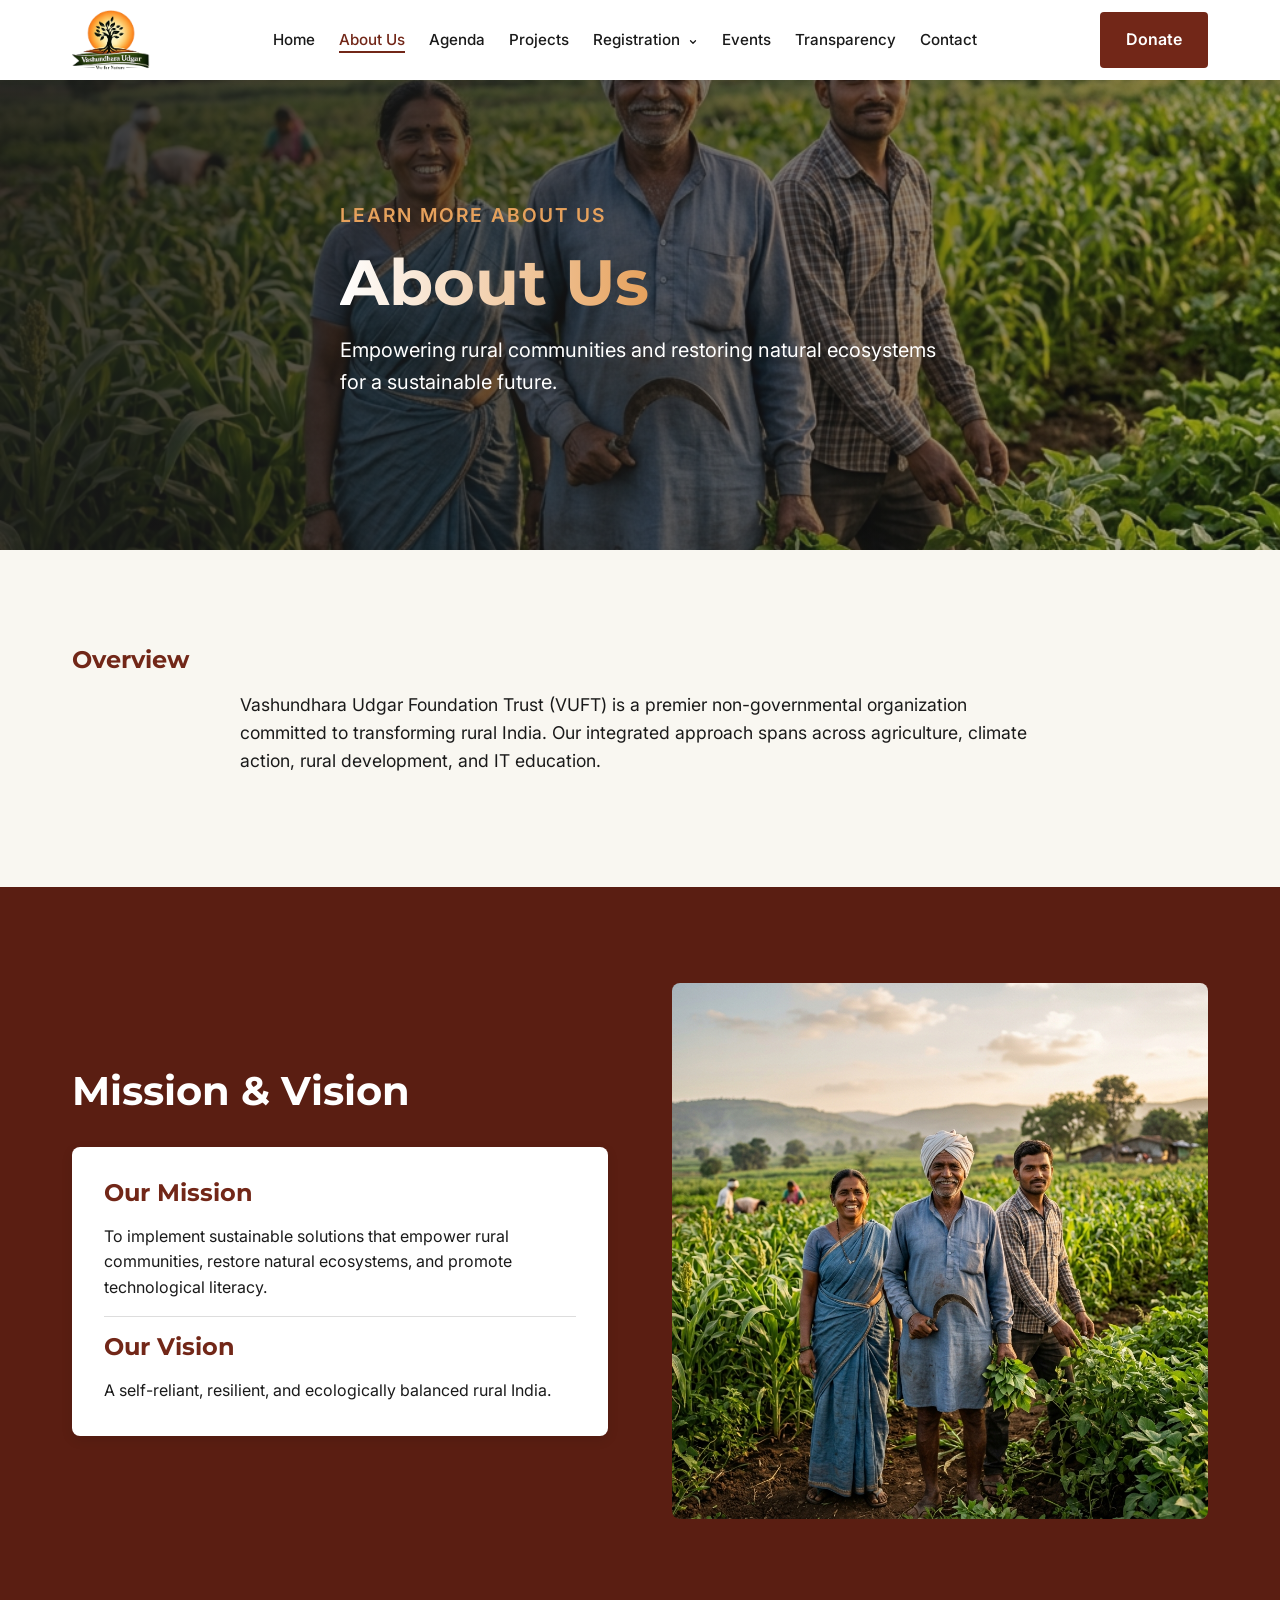
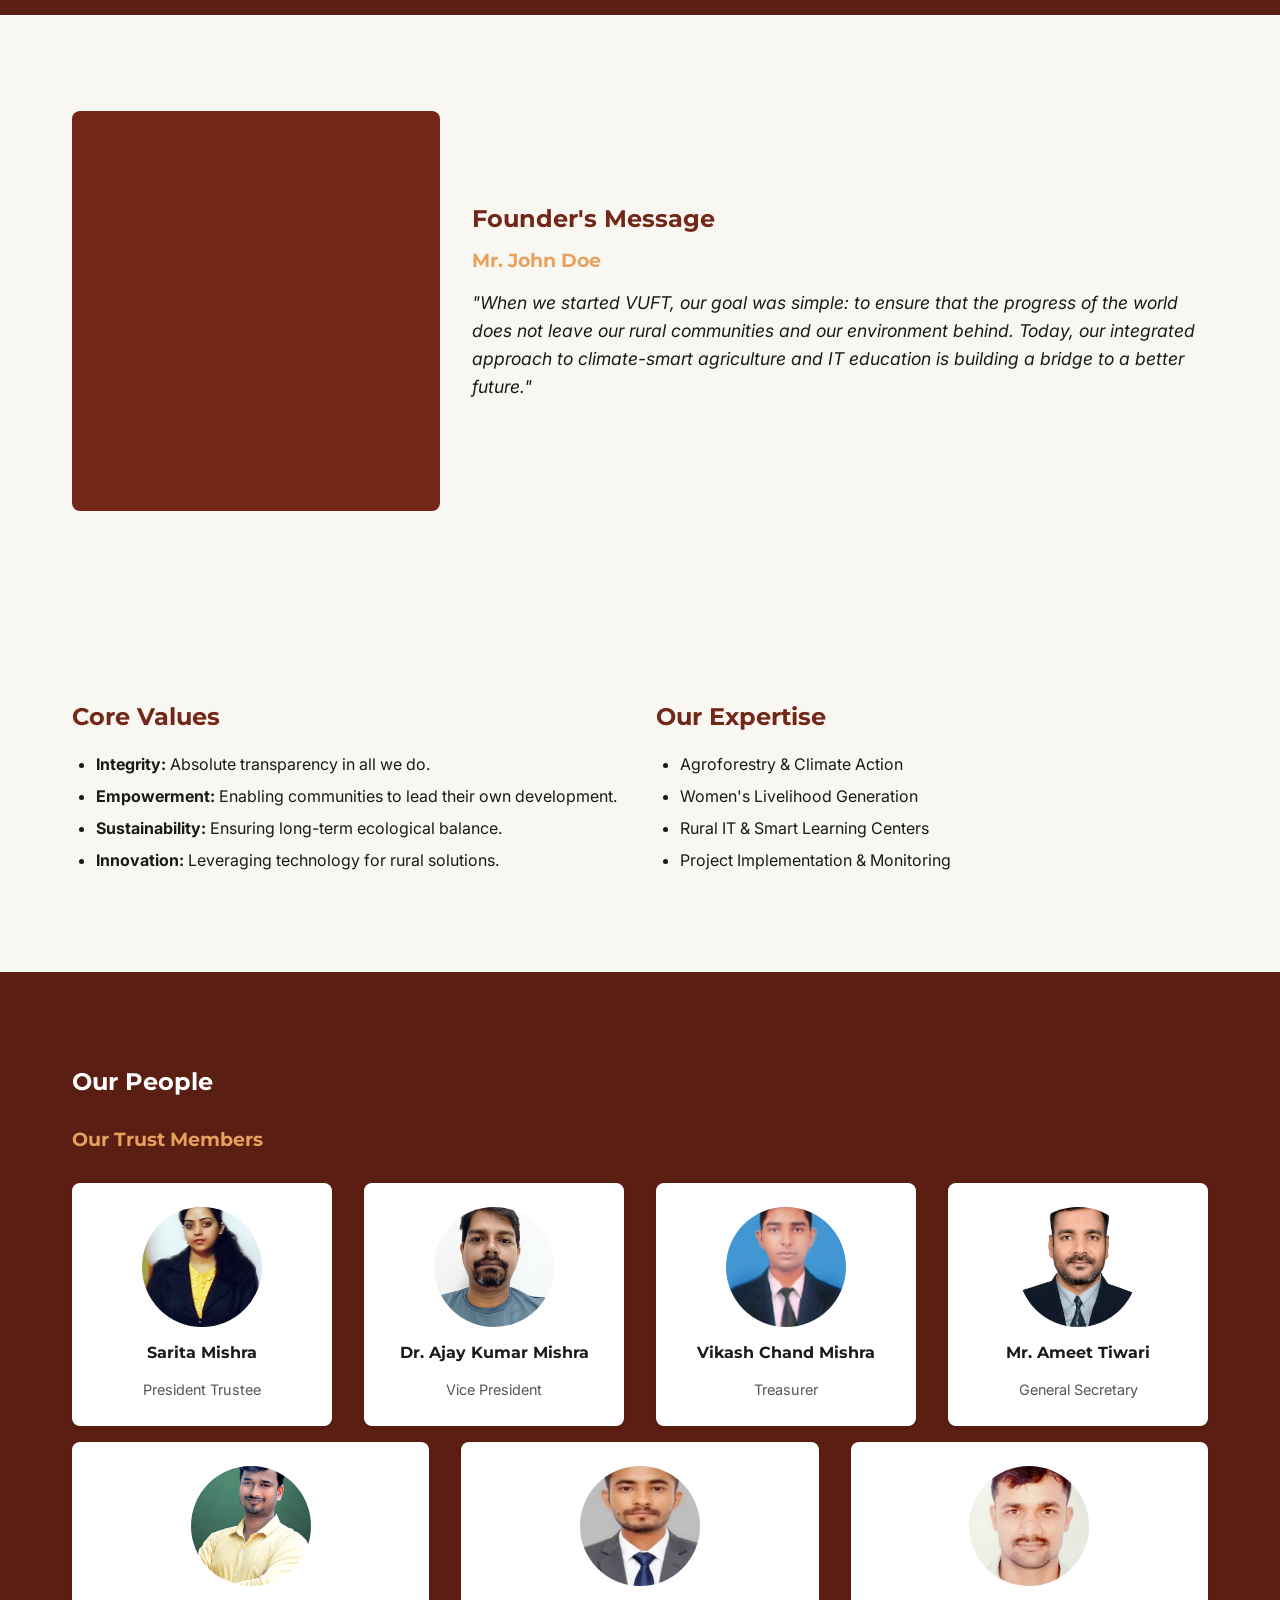
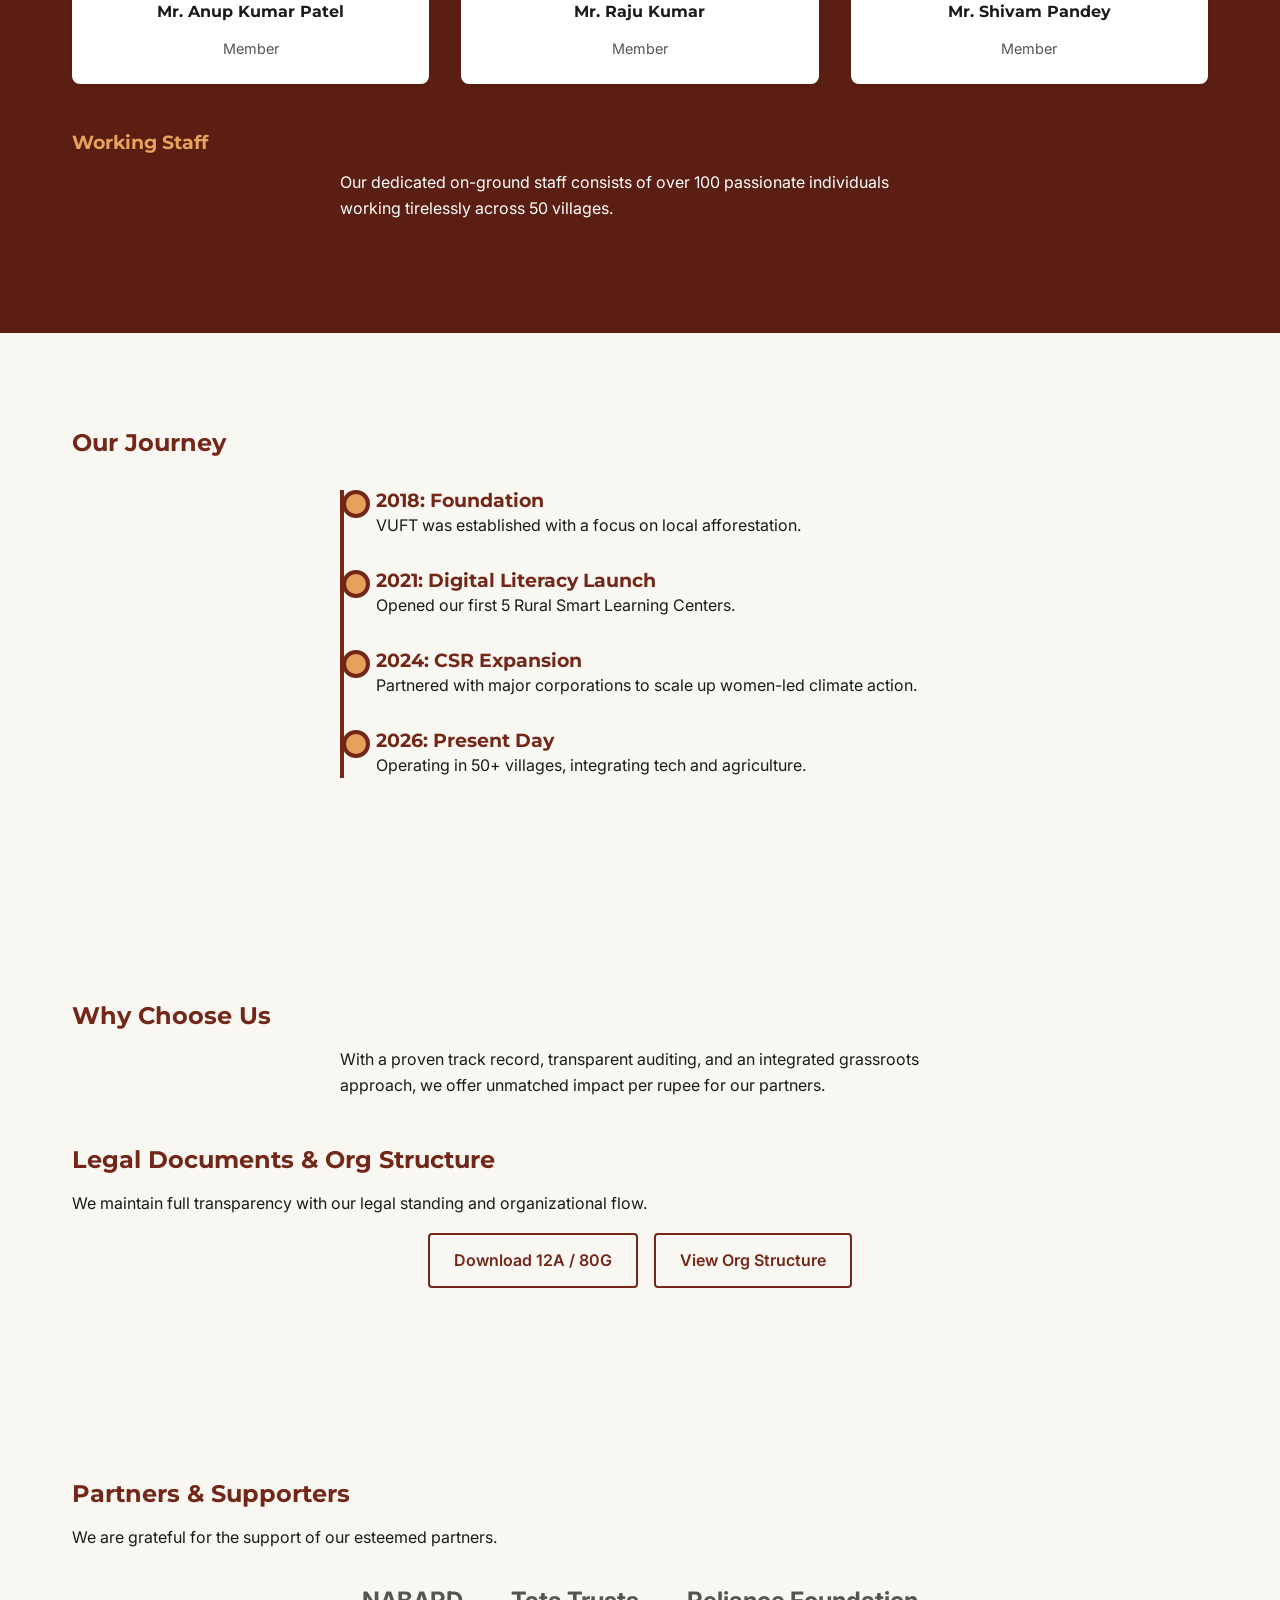
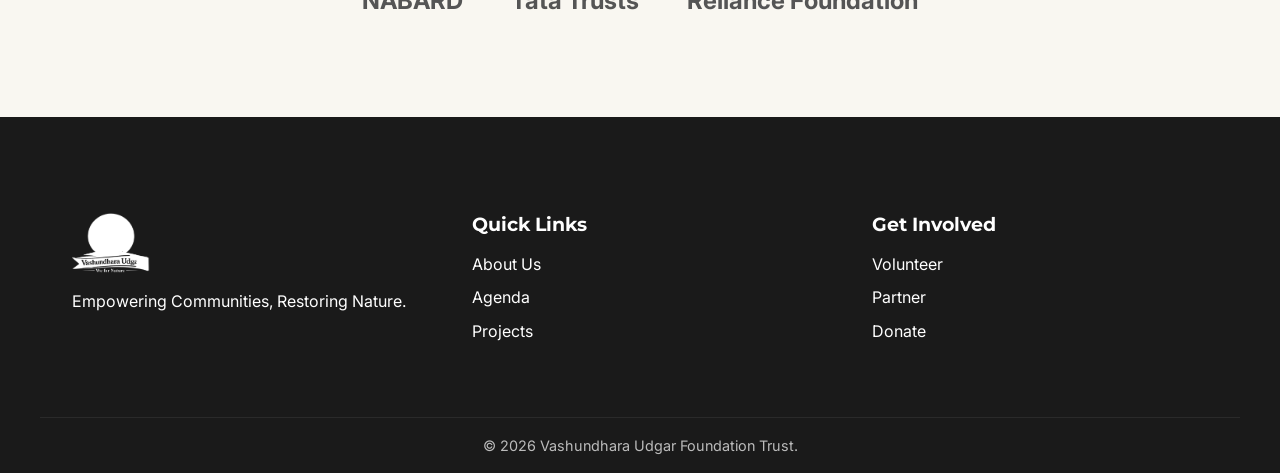
==== about.html @ ecf380ee "UPDATE" ====
<!DOCTYPE html>
<html lang="en">
<head>
    <meta charset="UTF-8">
    <meta name="viewport" content="width=device-width, initial-scale=1.0">
    <title>About Us | Vashundhara Udgar Foundation Trust</title>
    <link rel="preconnect" href="https://fonts.googleapis.com">
    <link rel="preconnect" href="https://fonts.gstatic.com" crossorigin>
    <link href="https://fonts.googleapis.com/css2?family=Inter:wght@300;400;500;600;700&family=Montserrat:wght@500;600;700;800&display=swap" rel="stylesheet">
    <link rel="stylesheet" href="style.css">
    <style>
        .inner-hero {
            padding: 120px 0 60px;
            background-color: var(--color-primary-dark);
            color: var(--color-text-light);
            text-align: center;
        }
        .inner-hero h1 {
            color: var(--color-text-light);
            font-size: 3.5rem;
            margin-bottom: 1rem;
        }
        .team-grid {
            display: grid;
            grid-template-columns: repeat(auto-fit, minmax(200px, 1fr));
            gap: 2rem;
            margin-top: 2rem;
        }
        .team-member {
            text-align: center;
            background: var(--color-bg-white);
            padding: 1.5rem;
            border-radius: 8px;
            box-shadow: var(--shadow-sm);
        }
        .team-member img {
            width: 120px;
            height: 120px;
            border-radius: 50%;
            object-fit: cover;
            margin: 0 auto 1rem;
            background: #ccc;
        }
        .timeline {
            border-left: 4px solid var(--color-primary);
            padding-left: 2rem;
            margin-left: 2rem;
        }
        .timeline-item {
            position: relative;
            margin-bottom: 2rem;
        }
        .timeline-item::before {
            content: '';
            position: absolute;
            left: -34px;
            top: 0;
            width: 20px;
            height: 20px;
            border-radius: 50%;
            background: var(--color-accent);
            border: 4px solid var(--color-primary);
        }
    </style>
</head>
<body>
    <!-- Navbar -->
    <header class="header" id="header">
        <div class="container nav-container">
            <a href="index.html" class="logo">
                <img src="assets/images/logo vashundra.png" alt="VUFT Logo" style="height: 60px;">
            </a>
            <nav class="nav-menu" id="nav-menu">
                <ul class="nav-list">
                    <li class="nav-item"><a href="index.html" class="nav-link">Home</a></li>
                    <li class="nav-item"><a href="about.html" class="nav-link active">About Us</a></li>
                    <li class="nav-item"><a href="agenda.html" class="nav-link">Agenda</a></li>
                    <li class="nav-item"><a href="projects.html" class="nav-link">Projects</a></li>
                    <li class="nav-item dropdown">
                        <a href="registration.html" class="nav-link">Registration <span class="dropdown-icon"><svg width="10" height="10" viewBox="0 0 24 24" fill="none" stroke="currentColor" stroke-width="3" stroke-linecap="round" stroke-linejoin="round" style="vertical-align: middle; display: inline-block; margin-left: 2px;"><polyline points="6 9 12 15 18 9"></polyline></svg></span></a>
                        <ul class="dropdown-menu">
                            <li><a href="partner.html">Partner</a></li>
                            <li><a href="member.html">Member</a></li>
                            <li><a href="volunteer.html">Volunteer</a></li>
                        </ul>
                    </li>
                    <li class="nav-item"><a href="events.html" class="nav-link">Events</a></li>
                    <li class="nav-item"><a href="transparency.html" class="nav-link">Transparency</a></li>
                    <li class="nav-item"><a href="contact.html" class="nav-link">Contact</a></li>
                </ul>
            </nav>
            <div class="nav-actions">
                <a href="donate.html" class="btn btn-primary">Donate</a>
                <button class="menu-toggle" id="menu-toggle" aria-label="Toggle Menu">
                    <span class="bar"></span>
                    <span class="bar"></span>
                    <span class="bar"></span>
                </button>
            </div>
        </div>
    </header>

    <!-- Hero -->
    <section class="inner-page-hero" id="home">
        <div class="hero-bg">
            <img src="assets/images/mission.png" alt="About Vashundhara Udgar Foundation Trust" class="hero-img">
            <div class="hero-overlay"></div>
        </div>
        <div class="container hero-content">
            <span class="hero-subtitle animate-up">LEARN MORE ABOUT US</span>
            <h1 class="hero-title animate-up delay-1 text-gradient" style="background: linear-gradient(90deg, #FFFFFF 0%, var(--color-accent) 100%); -webkit-background-clip: text; -webkit-text-fill-color: transparent;">About Us</h1>
            <p class="hero-desc animate-up delay-2">Empowering rural communities and restoring natural ecosystems for a sustainable future.</p>
        </div>
    </section>

    <!-- Overview -->
    <section class="section">
        <div class="container text-center animate-on-scroll">
            <h2>Overview</h2>
            <p style="max-width: 800px; margin: 1rem auto; font-size: 1.1rem;">Vashundhara Udgar Foundation Trust (VUFT) is a premier non-governmental organization committed to transforming rural India. Our integrated approach spans across agriculture, climate action, rural development, and IT education.</p>
        </div>
    </section>

    <!-- Mission & Vision -->
    <section class="section mission-section bg-primary-dark text-light">
        <div class="container mission-container">
            <div class="mission-content animate-on-scroll">
                <h2 class="text-light">Mission & Vision</h2>
                <div class="mission-card" style="margin-right: 0; color: var(--color-text-dark);">
                    <h3 style="color:var(--color-primary);">Our Mission</h3>
                    <p>To implement sustainable solutions that empower rural communities, restore natural ecosystems, and promote technological literacy.</p>
                    <hr style="margin: 1rem 0; border: none; border-top: 1px solid #ddd;">
                    <h3 style="color:var(--color-primary);">Our Vision</h3>
                    <p>A self-reliant, resilient, and ecologically balanced rural India.</p>
                </div>
            </div>
            <div class="mission-image animate-on-scroll delay-1">
                <img src="assets/images/mission.png" alt="Mission">
            </div>
        </div>
    </section>

    <!-- Founder's Message -->
    <section class="section" style="background: var(--color-bg-light);">
        <div class="container">
            <div style="display: flex; gap: 2rem; align-items: center; flex-wrap: wrap;">
                <div style="flex: 1; min-width: 300px;" class="animate-on-scroll">
                    <!-- Placeholder for Founder Image -->
                    <div style="background: var(--color-primary); height: 400px; border-radius: 8px;"></div>
                </div>
                <div style="flex: 2; min-width: 300px;" class="animate-on-scroll delay-1">
                    <h2>Founder's Message</h2>
                    <h3 style="color: var(--color-accent); margin-bottom: 1rem;">Mr. John Doe</h3>
                    <p style="font-size: 1.1rem; font-style: italic; margin-bottom: 1rem;">"When we started VUFT, our goal was simple: to ensure that the progress of the world does not leave our rural communities and our environment behind. Today, our integrated approach to climate-smart agriculture and IT education is building a bridge to a better future."</p>
                </div>
            </div>
        </div>
    </section>

    <!-- Core Values & Expertise -->
    <section class="section">
        <div class="container">
            <div style="display: flex; gap: 2rem; flex-wrap: wrap;">
                <div style="flex: 1;" class="animate-on-scroll">
                    <h2>Core Values</h2>
                    <ul style="list-style: disc; padding-left: 1.5rem; line-height: 2;">
                        <li><strong>Integrity:</strong> Absolute transparency in all we do.</li>
                        <li><strong>Empowerment:</strong> Enabling communities to lead their own development.</li>
                        <li><strong>Sustainability:</strong> Ensuring long-term ecological balance.</li>
                        <li><strong>Innovation:</strong> Leveraging technology for rural solutions.</li>
                    </ul>
                </div>
                <div style="flex: 1;" class="animate-on-scroll delay-1">
                    <h2>Our Expertise</h2>
                    <ul style="list-style: disc; padding-left: 1.5rem; line-height: 2;">
                        <li>Agroforestry & Climate Action</li>
                        <li>Women's Livelihood Generation</li>
                        <li>Rural IT & Smart Learning Centers</li>
                        <li>Project Implementation & Monitoring</li>
                    </ul>
                </div>
            </div>
        </div>
    </section>

    <!-- Teams -->
    <section class="section bg-primary-dark text-light">
        <div class="container">
            <h2 class="text-center animate-on-scroll text-light">Our People</h2>
            
            <h3 class="text-center" style="color: var(--color-accent); margin-top: 2rem;">Our Trust Members</h3>
            <div class="team-grid animate-on-scroll delay-1">
                <div class="team-member"><img src="assets/images/1. saritamishrapresidentTrustee.jpeg" alt="Sarita Mishra"><h4 style="color: var(--color-text-dark);">Sarita Mishra</h4><p style="color: var(--color-text-muted); font-size: 0.9rem;">President Trustee</p></div>
                <div class="team-member"><img src="assets/images/2. drajaykumarmishravicePresident.jpeg" alt="Dr. Ajay Kumar Mishra"><h4 style="color: var(--color-text-dark);">Dr. Ajay Kumar Mishra</h4><p style="color: var(--color-text-muted); font-size: 0.9rem;">Vice President</p></div>
                <div class="team-member"><img src="assets/images/3. vikashchandmishratreasurer.jpg.jpeg" alt="Vikash Chand Mishra"><h4 style="color: var(--color-text-dark);">Vikash Chand Mishra</h4><p style="color: var(--color-text-muted); font-size: 0.9rem;">Treasurer</p></div>
                <div class="team-member"><img src="assets/images/4. mrameettiwarigeneralsecreatry.jpeg" alt="Mr. Ameet Tiwari"><h4 style="color: var(--color-text-dark);">Mr. Ameet Tiwari</h4><p style="color: var(--color-text-muted); font-size: 0.9rem;">General Secretary</p></div>
            </div>

            <div class="team-grid animate-on-scroll delay-2" style="margin-top: 1rem;">
                <div class="team-member"><img src="assets/images/5. mranupkumarpatelmember.jpeg" alt="Mr. Anup Kumar Patel"><h4 style="color: var(--color-text-dark);">Mr. Anup Kumar Patel</h4><p style="color: var(--color-text-muted); font-size: 0.9rem;">Member</p></div>
                <div class="team-member"><img src="assets/images/6. mrrajukumarmember.jpg.jpeg" alt="Mr. Raju Kumar"><h4 style="color: var(--color-text-dark);">Mr. Raju Kumar</h4><p style="color: var(--color-text-muted); font-size: 0.9rem;">Member</p></div>
                <div class="team-member"><img src="assets/images/7. mrshivampandeymember.jpeg" alt="Mr. Shivam Pandey"><h4 style="color: var(--color-text-dark);">Mr. Shivam Pandey</h4><p style="color: var(--color-text-muted); font-size: 0.9rem;">Member</p></div>
            </div>
            
            <h3 class="text-center" style="color: var(--color-accent); margin-top: 3rem;">Working Staff</h3>
            <p class="text-center animate-on-scroll delay-3" style="max-width: 600px; margin: 1rem auto;">Our dedicated on-ground staff consists of over 100 passionate individuals working tirelessly across 50 villages.</p>
        </div>
    </section>

    <!-- Timeline / Journey -->
    <section class="section" style="background: var(--color-bg-light);">
        <div class="container">
            <h2 class="text-center animate-on-scroll">Our Journey</h2>
            <div class="timeline animate-on-scroll delay-1" style="max-width: 600px; margin: 2rem auto;">
                <div class="timeline-item">
                    <h3 style="margin-bottom: 0;">2018: Foundation</h3>
                    <p>VUFT was established with a focus on local afforestation.</p>
                </div>
                <div class="timeline-item">
                    <h3 style="margin-bottom: 0;">2021: Digital Literacy Launch</h3>
                    <p>Opened our first 5 Rural Smart Learning Centers.</p>
                </div>
                <div class="timeline-item">
                    <h3 style="margin-bottom: 0;">2024: CSR Expansion</h3>
                    <p>Partnered with major corporations to scale up women-led climate action.</p>
                </div>
                <div class="timeline-item">
                    <h3 style="margin-bottom: 0;">2026: Present Day</h3>
                    <p>Operating in 50+ villages, integrating tech and agriculture.</p>
                </div>
            </div>
        </div>
    </section>

    <!-- Documents, Org Structure, Why Choose Us -->
    <section class="section">
        <div class="container text-center animate-on-scroll">
            <h2>Why Choose Us</h2>
            <p style="max-width: 600px; margin: 1rem auto;">With a proven track record, transparent auditing, and an integrated grassroots approach, we offer unmatched impact per rupee for our partners.</p>
            
            <h2 style="margin-top: 3rem;">Legal Documents & Org Structure</h2>
            <p style="margin-bottom: 1rem;">We maintain full transparency with our legal standing and organizational flow.</p>
            <div style="display: flex; gap: 1rem; justify-content: center;">
                <a href="#" class="btn btn-outline" style="border-color: var(--color-primary); color: var(--color-primary);">Download 12A / 80G</a>
                <a href="#" class="btn btn-outline" style="border-color: var(--color-primary); color: var(--color-primary);">View Org Structure</a>
            </div>
        </div>
    </section>

    <!-- Partners -->
    <section class="section partners-section" style="background: var(--color-bg-light);">
        <div class="container text-center">
            <h2 class="animate-on-scroll">Partners & Supporters</h2>
            <p class="animate-on-scroll delay-1">We are grateful for the support of our esteemed partners.</p>
            <div style="display:flex; justify-content:center; gap: 3rem; margin-top: 2rem; flex-wrap:wrap; font-weight:700; color:var(--color-text-muted); font-size: 1.5rem;" class="animate-on-scroll delay-2">
                <span>NABARD</span>
                <span>Tata Trusts</span>
                <span>Reliance Foundation</span>
            </div>
        </div>
    </section>

    <!-- Footer -->
    <footer class="footer">
        <!-- Reused Footer Content from index.html -->
        <div class="container footer-container">
            <div class="footer-col">
                <a href="index.html" class="logo"><img src="assets/images/logo vashundra.png" alt="VUFT Logo" style="height: 60px; filter: brightness(0) invert(1);"></a>
                <p style="margin-top: 1rem;">Empowering Communities, Restoring Nature.</p>
            </div>
            <div class="footer-col">
                <h4>Quick Links</h4>
                <ul>
                    <li><a href="about.html">About Us</a></li>
                    <li><a href="agenda.html">Agenda</a></li>
                    <li><a href="projects.html">Projects</a></li>
                </ul>
            </div>
            <div class="footer-col">
                <h4>Get Involved</h4>
                <ul>
                    <li><a href="volunteer.html">Volunteer</a></li>
                    <li><a href="partner.html">Partner</a></li>
                    <li><a href="donate.html">Donate</a></li>
                </ul>
            </div>
        </div>
        <div class="container footer-bottom">
            <p>&copy; 2026 Vashundhara Udgar Foundation Trust.</p>
        </div>
    </footer>

    <script src="script.js"></script>
    <script>
        // Adding the img-placeholder style dynamically for the team section
        document.querySelectorAll('.img-placeholder').forEach(el => {
            el.style.width = '120px';
            el.style.height = '120px';
            el.style.borderRadius = '50%';
            el.style.backgroundColor = '#ccc';
            el.style.margin = '0 auto 1rem';
        });
    </script>
</body>
</html>
---- style.css ----
/* =========================================
   Design System & Variables
   ========================================= */
:root {
    /* Colors derived from WWF reference */
    --color-primary: #722718;     /* Earthy Red/Brown */
    --color-primary-dark: #5A1E12;
    --color-secondary: #0A3222;   /* Deep Forest Green */
    --color-bg-light: #F9F7F1;    /* Cream/Off-white */
    --color-bg-white: #FFFFFF;
    --color-text-dark: #1A1A1A;
    --color-text-muted: #555555;
    --color-text-light: #FFFFFF;
    --color-accent: #E6A15C;      /* Soft Orange/Gold for highlights */

    /* Typography */
    --font-heading: 'Montserrat', sans-serif;
    --font-body: 'Inter', sans-serif;

    /* Spacing & Layout */
    --container-width: 1200px;
    --spacing-xs: 0.5rem;
    --spacing-sm: 1rem;
    --spacing-md: 2rem;
    --spacing-lg: 4rem;
    --spacing-xl: 6rem;

    /* Shadows & Transitions */
    --shadow-sm: 0 2px 4px rgba(0,0,0,0.05);
    --shadow-md: 0 4px 12px rgba(0,0,0,0.1);
    --transition-fast: 0.2s ease-in-out;
    --transition-normal: 0.3s ease-in-out;
}

/* =========================================
   Reset & Base Styles
   ========================================= */
* {
    margin: 0;
    padding: 0;
    box-sizing: border-box;
}

body {
    font-family: var(--font-body);
    color: var(--color-text-dark);
    background-color: var(--color-bg-light);
    line-height: 1.6;
    overflow-x: hidden;
}

h1, h2, h3, h4, h5, h6 {
    font-family: var(--font-heading);
    font-weight: 700;
    line-height: 1.2;
    margin-bottom: var(--spacing-sm);
    color: var(--color-primary);
}

a {
    text-decoration: none;
    color: inherit;
    transition: color var(--transition-fast);
}

ul {
    list-style: none;
}

img {
    max-width: 100%;
    height: auto;
    display: block;
}

.container {
    max-width: var(--container-width);
    margin: 0 auto;
    padding: 0 var(--spacing-md);
}

/* =========================================
   Buttons
   ========================================= */
.btn {
    display: inline-block;
    padding: 0.8rem 1.5rem;
    font-family: var(--font-body);
    font-weight: 600;
    text-align: center;
    border-radius: 4px;
    cursor: pointer;
    transition: all var(--transition-normal);
    border: 2px solid transparent;
}

.btn-primary {
    background-color: var(--color-primary);
    color: var(--color-text-light);
}

.btn-primary:hover {
    background-color: var(--color-primary-dark);
    transform: translateY(-2px);
    box-shadow: var(--shadow-md);
}

.btn-outline {
    background-color: transparent;
    border-color: var(--color-text-light);
    color: var(--color-text-light);
}

.btn-outline:hover {
    background-color: var(--color-text-light);
    color: var(--color-text-dark);
    transform: translateY(-2px);
}

.btn-lg {
    padding: 1rem 2rem;
    font-size: 1.1rem;
}

/* =========================================
   Navbar
   ========================================= */
.header {
    position: fixed;
    top: 0;
    left: 0;
    width: 100%;
    background-color: var(--color-bg-white);
    box-shadow: var(--shadow-sm);
    z-index: 1000;
    transition: background-color var(--transition-normal);
}

.nav-container {
    display: flex;
    justify-content: space-between;
    align-items: center;
    height: 80px;
}

.logo-text {
    font-family: var(--font-heading);
    font-size: 1.8rem;
    font-weight: 700;
    color: var(--color-primary);
    letter-spacing: 1px;
}

.nav-list {
    display: flex;
    gap: 1.5rem;
}

.nav-link {
    font-weight: 500;
    font-size: 0.95rem;
    position: relative;
}

.nav-link:hover, .nav-link.active {
    color: var(--color-primary);
}

.nav-link::after {
    content: '';
    position: absolute;
    bottom: -4px;
    left: 0;
    width: 0;
    height: 2px;
    background-color: var(--color-primary);
    transition: width var(--transition-fast);
}

.nav-link:hover::after, .nav-link.active::after {
    width: 100%;
}

.dropdown {
    position: relative;
}

.dropdown-icon {
    font-size: 0.7rem;
    margin-left: 2px;
}

.dropdown-menu {
    position: absolute;
    top: 100%;
    left: 0;
    background-color: var(--color-bg-white);
    box-shadow: var(--shadow-md);
    min-width: 200px;
    opacity: 0;
    visibility: hidden;
    transform: translateY(10px);
    transition: all var(--transition-fast);
    padding: 0.5rem 0;
    border-radius: 4px;
}

.dropdown:hover .dropdown-menu {
    opacity: 1;
    visibility: visible;
    transform: translateY(0);
}

.dropdown-menu li a {
    display: block;
    padding: 0.5rem 1.5rem;
    font-size: 0.9rem;
}

.dropdown-menu li a:hover {
    background-color: var(--color-bg-light);
    color: var(--color-primary);
}

.nav-actions {
    display: flex;
    align-items: center;
    gap: 1rem;
}

.menu-toggle {
    display: none;
    flex-direction: column;
    gap: 5px;
    background: none;
    border: none;
    cursor: pointer;
}

.menu-toggle .bar {
    width: 25px;
    height: 3px;
    background-color: var(--color-text-dark);
    transition: all var(--transition-fast);
}

/* =========================================
   Hero Section
   ========================================= */
.hero {
    position: relative;
    height: 100vh;
    min-height: 600px;
    display: flex;
    align-items: center;
    justify-content: flex-start;
    padding-top: 80px; /* offset for fixed header */
    overflow: hidden;
}

.hero-bg {
    position: absolute;
    top: 0;
    left: 0;
    width: 100%;
    height: 100%;
    z-index: 1;
}

.hero-img {
    width: 100%;
    height: 100%;
    object-fit: cover;
}

.hero-overlay {
    position: absolute;
    top: 0;
    left: 0;
    width: 100%;
    height: 100%;
    background: linear-gradient(90deg, rgba(26,26,26,0.8) 0%, rgba(26,26,26,0.4) 50%, rgba(26,26,26,0) 100%);
}

.hero-content {
    position: relative;
    z-index: 2;
    max-width: 800px;
    color: var(--color-text-light);
}

.hero-subtitle {
    display: block;
    font-size: 1.2rem;
    font-weight: 600;
    text-transform: uppercase;
    letter-spacing: 2px;
    margin-bottom: var(--spacing-sm);
    color: var(--color-accent);
}

.hero-title {
    font-size: 4rem;
    color: var(--color-text-light);
    margin-bottom: var(--spacing-sm);
    line-height: 1.1;
}

.hero-desc {
    font-size: 1.25rem;
    margin-bottom: var(--spacing-md);
    max-width: 600px;
}

.hero-buttons {
    display: flex;
    gap: 1rem;
}

/* Subpage / Inner Hero Section */
.inner-page-hero {
    position: relative;
    height: 550px;
    display: flex;
    align-items: center;
    justify-content: flex-start;
    padding-top: 80px; /* offset for fixed header */
    overflow: hidden;
}

.inner-page-hero .hero-bg {
    position: absolute;
    top: 0;
    left: 0;
    width: 100%;
    height: 100%;
    z-index: 1;
}

.inner-page-hero .hero-img {
    width: 100%;
    height: 100%;
    object-fit: cover;
}

.inner-page-hero .hero-overlay {
    position: absolute;
    top: 0;
    left: 0;
    width: 100%;
    height: 100%;
    background: linear-gradient(90deg, rgba(26,26,26,0.85) 0%, rgba(26,26,26,0.5) 70%, rgba(26,26,26,0.3) 100%);
}

.inner-page-hero .hero-content {
    position: relative;
    z-index: 2;
    max-width: 800px;
    color: var(--color-text-light);
}

/* =========================================
   Animations
   ========================================= */
.animate-up {
    opacity: 0;
    transform: translateY(30px);
    animation: fadeInUp 0.8s forwards cubic-bezier(0.2, 0.8, 0.2, 1);
}

.delay-1 { animation-delay: 0.2s; }
.delay-2 { animation-delay: 0.4s; }
.delay-3 { animation-delay: 0.6s; }

@keyframes fadeInUp {
    to {
        opacity: 1;
        transform: translateY(0);
    }
}

/* =========================================
   Typography & Utilities
   ========================================= */
.text-gradient {
    background: linear-gradient(90deg, var(--color-primary) 0%, var(--color-accent) 100%);
    -webkit-background-clip: text;
    -webkit-text-fill-color: transparent;
    display: inline-block;
}

.dual-heading {
    color: var(--color-text-muted);
    font-weight: 500;
}

.dual-heading strong {
    color: var(--color-text-dark);
    font-weight: 700;
}

/* =========================================
   Sections & Layout
   ========================================= */
.section {
    padding: var(--spacing-xl) 0;
}

.bg-primary-dark {
    background-color: var(--color-primary-dark);
}

.text-light {
    color: var(--color-text-light);
}

.link-light {
    color: var(--color-text-light);
    text-decoration: underline;
    font-weight: 500;
}

.link-light:hover {
    color: var(--color-accent);
}

/* Mission Section */
.mission-container {
    display: flex;
    align-items: center;
    gap: var(--spacing-lg);
}

.mission-content {
    flex: 1;
}

.mission-content h2 {
    font-size: 2.5rem;
    margin-bottom: var(--spacing-md);
}

.mission-card {
    background-color: var(--color-bg-white);
    padding: var(--spacing-md);
    border-radius: 8px;
    box-shadow: var(--shadow-md);
    margin-right: -100px;
    position: relative;
    z-index: 2;
}

.mission-card h3 {
    font-size: 1.5rem;
    color: var(--color-text-dark);
}

.mission-image {
    flex: 1;
    border-radius: 8px;
    overflow: hidden;
}

/* Focus Areas & Generic Card Grid */
.projects-grid {
    display: grid;
    grid-template-columns: repeat(auto-fit, minmax(280px, 1fr));
    gap: var(--spacing-md);
}

.project-card {
    border-radius: 8px;
    overflow: hidden;
    transition: transform var(--transition-normal), box-shadow var(--transition-normal);
}

.project-card:hover {
    transform: translateY(-5px);
    box-shadow: 0 8px 24px rgba(0,0,0,0.08);
}

.project-card-content {
    padding: var(--spacing-md);
    text-align: left;
}

/* Projects Section */
.projects-section {
    background-color: var(--color-primary);
    color: var(--color-text-light);
    padding: var(--spacing-xl) 0;
}

.projects-section-header {
    display: flex;
    justify-content: space-between;
    align-items: flex-end;
    margin-bottom: var(--spacing-lg);
    gap: var(--spacing-md);
}

.projects-section-title {
    max-width: 750px;
    font-size: 2.5rem;
    font-weight: 500;
    line-height: 1.2;
    color: #F5CBB5; /* Premium soft peach/coral color from the WWF reference */
    margin-bottom: 0;
}

.projects-section-title strong {
    font-weight: 700;
    color: #FFFFFF;
}

.btn-stories-outline {
    display: inline-flex;
    align-items: center;
    gap: 0.5rem;
    padding: 0.75rem 2.2rem;
    border: 1.5px solid rgba(255, 255, 255, 0.7);
    border-radius: 50px;
    color: #FFFFFF;
    font-weight: 600;
    font-family: var(--font-body);
    font-size: 0.95rem;
    transition: all 0.3s ease;
    white-space: nowrap;
}

.btn-stories-outline:hover {
    background-color: #FFFFFF;
    color: var(--color-primary);
    border-color: #FFFFFF;
    transform: translateY(-2px);
    box-shadow: 0 4px 15px rgba(0, 0, 0, 0.2);
}

.btn-stories-outline:hover .arrow {
    transform: translateX(4px);
}

.arrow {
    display: inline-block;
    transition: transform 0.2s ease;
}

.projects-ref-grid {
    display: grid;
    grid-template-columns: repeat(3, 1fr);
    gap: var(--spacing-lg);
}

.project-ref-card {
    background: transparent;
    display: flex;
    flex-direction: column;
}

.project-img-wrapper {
    width: 100%;
    height: 240px;
    overflow: hidden;
    border-radius: 4px;
    margin-bottom: 0.75rem;
}

.project-img-wrapper img {
    width: 100%;
    height: 100%;
    object-fit: cover;
    transition: transform 0.5s cubic-bezier(0.25, 0.46, 0.45, 0.94);
}

.project-ref-card:hover .project-img-wrapper img {
    transform: scale(1.04);
}

.project-credit {
    font-size: 0.75rem;
    color: rgba(255, 255, 255, 0.65);
    margin-bottom: 1.25rem;
    display: block;
    font-family: var(--font-body);
}

.project-category {
    font-size: 0.9rem;
    font-weight: 700;
    color: #FFFFFF;
    margin-bottom: 0.5rem;
    display: block;
    font-family: var(--font-body);
}

.project-title {
    font-size: 1.45rem;
    font-weight: 700;
    margin-bottom: 0.75rem;
    line-height: 1.25;
}

.project-title a {
    color: #FFFFFF;
    display: inline-block;
    transition: color 0.25s ease;
}

.project-title a:hover {
    color: #F5CBB5;
}

.project-title a:hover .arrow {
    transform: translateX(5px);
}

.project-description {
    font-size: 0.95rem;
    line-height: 1.5;
    color: rgba(255, 255, 255, 0.85);
    margin-bottom: 0;
}

/* Responsive adjustments for projects section */
@media (max-width: 992px) {
    .projects-section-title {
        font-size: 2.2rem;
    }
    .projects-ref-grid {
        grid-template-columns: repeat(2, 1fr);
        gap: var(--spacing-md);
    }
}

@media (max-width: 768px) {
    .projects-section-header {
        flex-direction: column;
        align-items: flex-start;
        gap: 1.25rem;
    }
    .projects-section-title {
        font-size: 1.85rem;
    }
    .projects-ref-grid {
        grid-template-columns: 1fr;
        gap: var(--spacing-lg);
    }
    .project-img-wrapper {
        height: 200px;
    }
}

/* Impact Section */
.impact-section {
    background-color: var(--color-bg-light);
    text-align: center;
}

.impact-section h2 {
    font-size: 2.5rem;
    margin-bottom: var(--spacing-lg);
}

.stats-grid {
    display: flex;
    justify-content: space-around;
    flex-wrap: wrap;
    gap: var(--spacing-md);
}

.stat-item {
    display: flex;
    flex-direction: column;
}

.stat-number {
    font-family: var(--font-heading);
    font-size: 4rem;
    font-weight: 700;
    color: var(--color-primary);
    line-height: 1;
}

.stat-text {
    font-size: 1.1rem;
    font-weight: 500;
    margin-top: var(--spacing-xs);
}

/* Footer */
.footer {
    background-color: var(--color-text-dark);
    color: var(--color-text-light);
    padding: var(--spacing-xl) 0 var(--spacing-sm);
}

.footer-container {
    display: grid;
    grid-template-columns: repeat(auto-fit, minmax(200px, 1fr));
    gap: var(--spacing-lg);
    margin-bottom: var(--spacing-lg);
}

.footer-col h4 {
    color: var(--color-text-light);
    margin-bottom: var(--spacing-sm);
    font-size: 1.2rem;
}

.footer-col ul li {
    margin-bottom: var(--spacing-xs);
}

.footer-col ul li a:hover {
    color: var(--color-accent);
}

.social-links {
    margin-top: var(--spacing-sm);
    display: flex;
    gap: 1rem;
}

.newsletter-form {
    display: flex;
    flex-direction: column;
    gap: var(--spacing-xs);
    margin-top: var(--spacing-sm);
}

.newsletter-form input {
    padding: 0.8rem;
    border: none;
    border-radius: 4px;
    font-family: var(--font-body);
}

.footer-bottom {
    text-align: center;
    border-top: 1px solid rgba(255,255,255,0.1);
    padding-top: var(--spacing-sm);
    font-size: 0.9rem;
    opacity: 0.7;
}

/* Animation trigger class */
.animate-on-scroll {
    opacity: 0;
    transform: translateY(30px);
    transition: opacity 0.8s ease, transform 0.8s ease;
}

.animate-on-scroll.in-view {
    opacity: 1;
    transform: translateY(0);
}

/* =========================================
   Responsive
   ========================================= */
@media (max-width: 992px) {
    .nav-list {
        display: none;
    }
    .menu-toggle {
        display: flex;
    }
    .hero-title {
        font-size: 3rem;
    }
}

@media (max-width: 768px) {
    .hero-title {
        font-size: 2.5rem;
    }
    .hero-desc {
        font-size: 1.1rem;
    }
    .hero-buttons {
        flex-direction: column;
    }
    .hero-overlay {
        background: linear-gradient(0deg, rgba(26,26,26,0.8) 0%, rgba(26,26,26,0.6) 100%);
    }
    .hero-content {
        text-align: center;
        display: flex;
        flex-direction: column;
        align-items: center;
    }
}
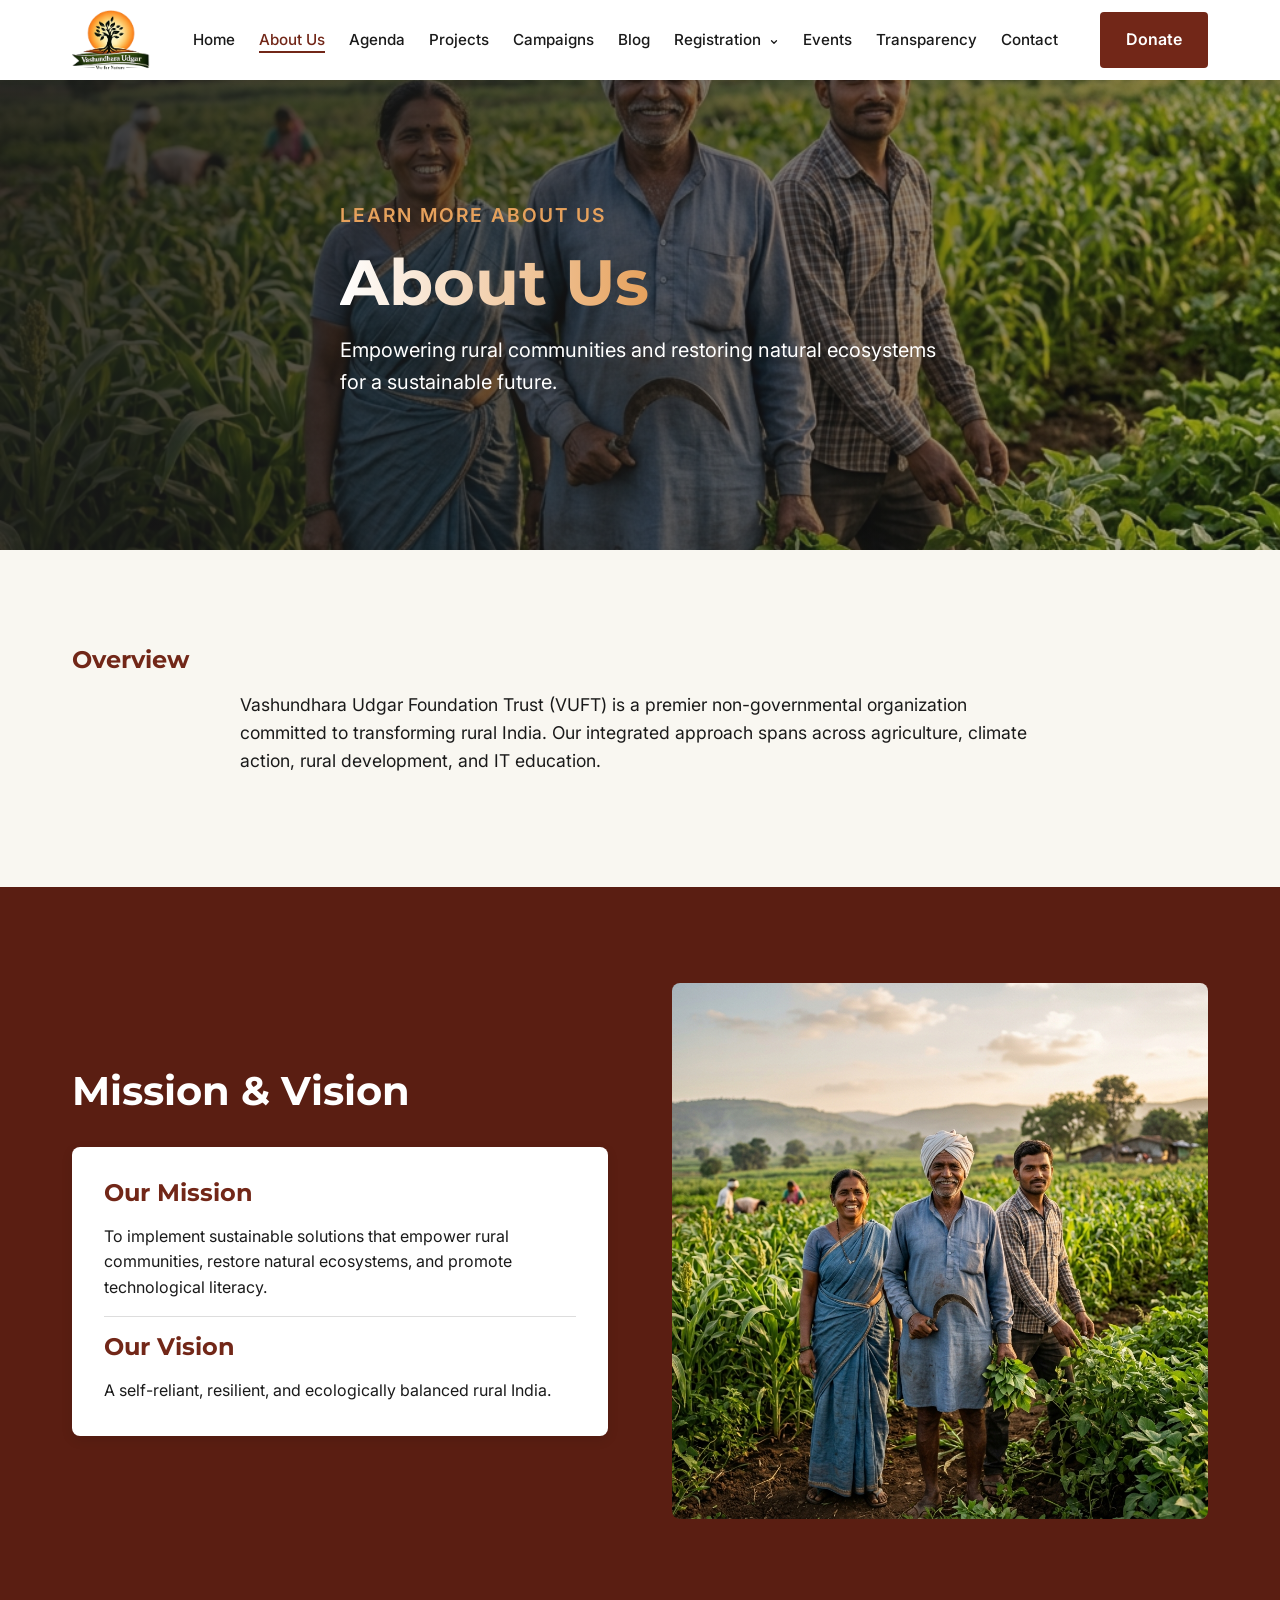
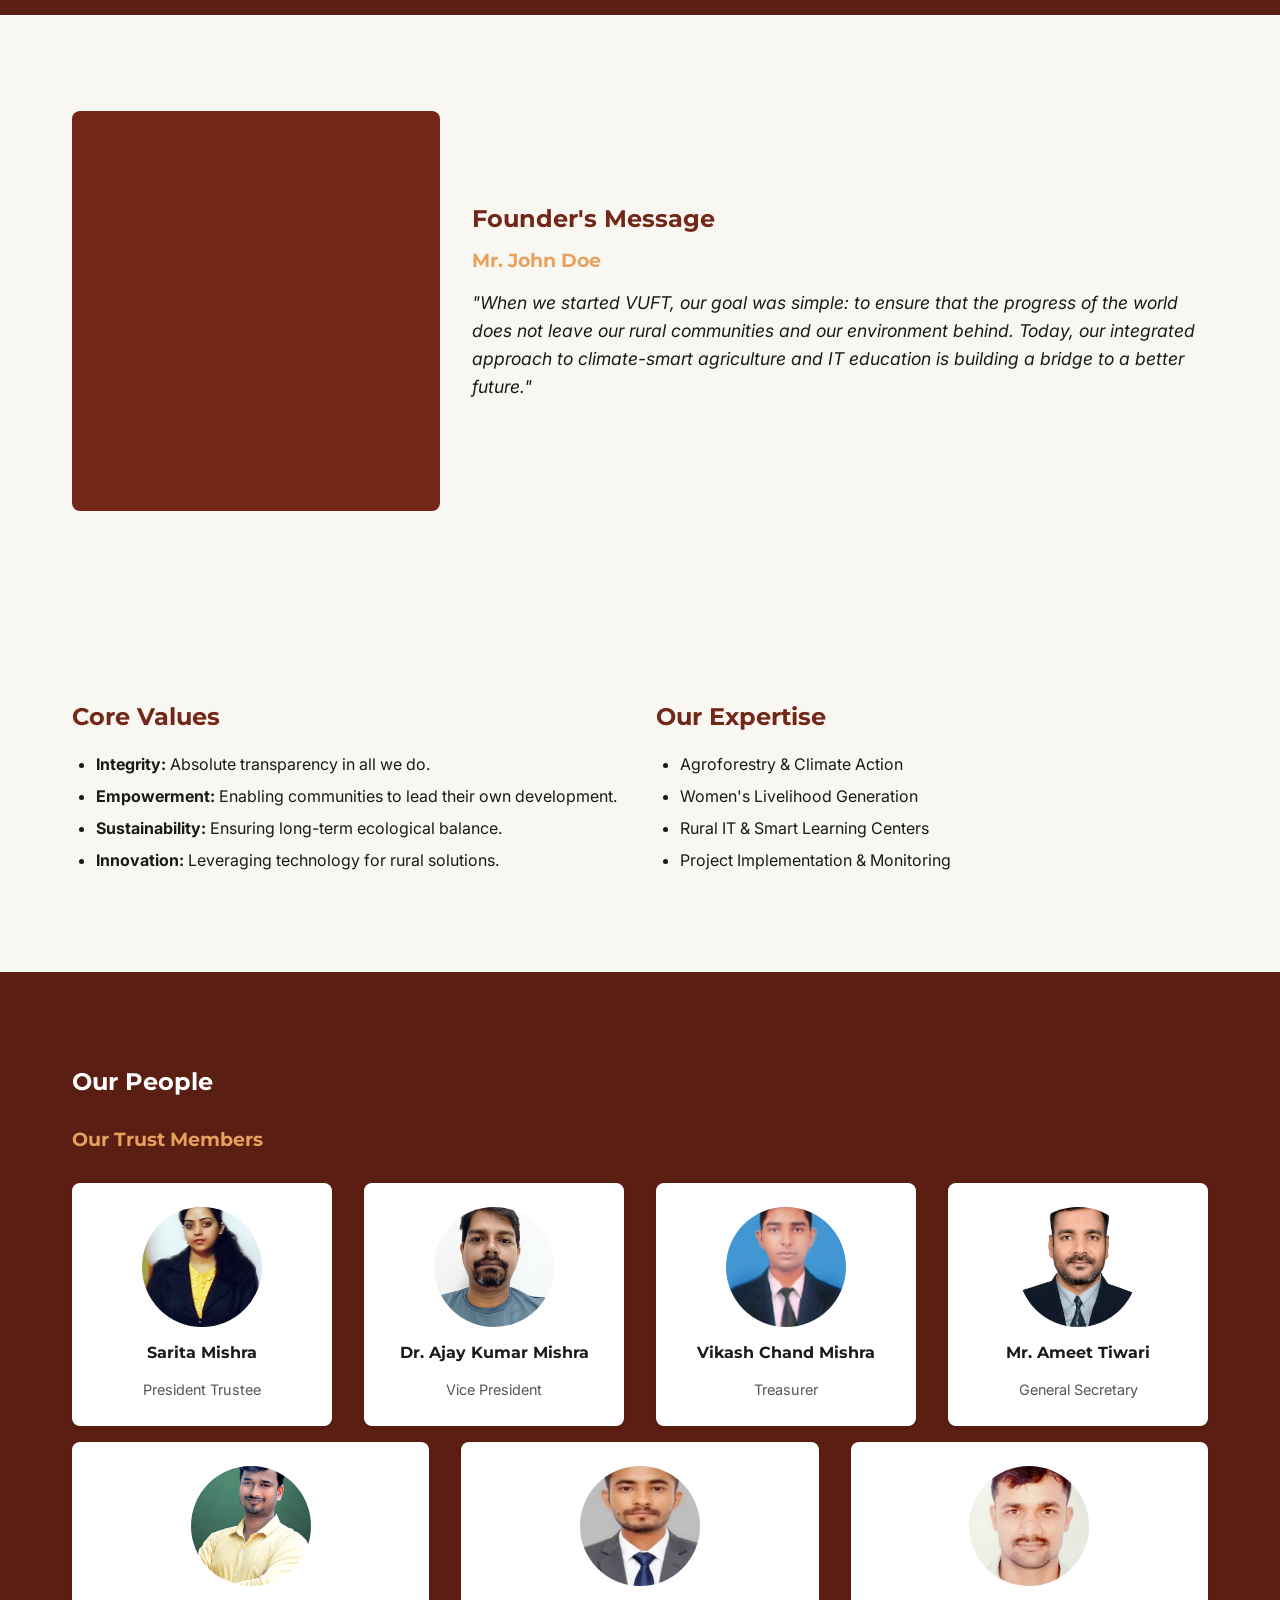
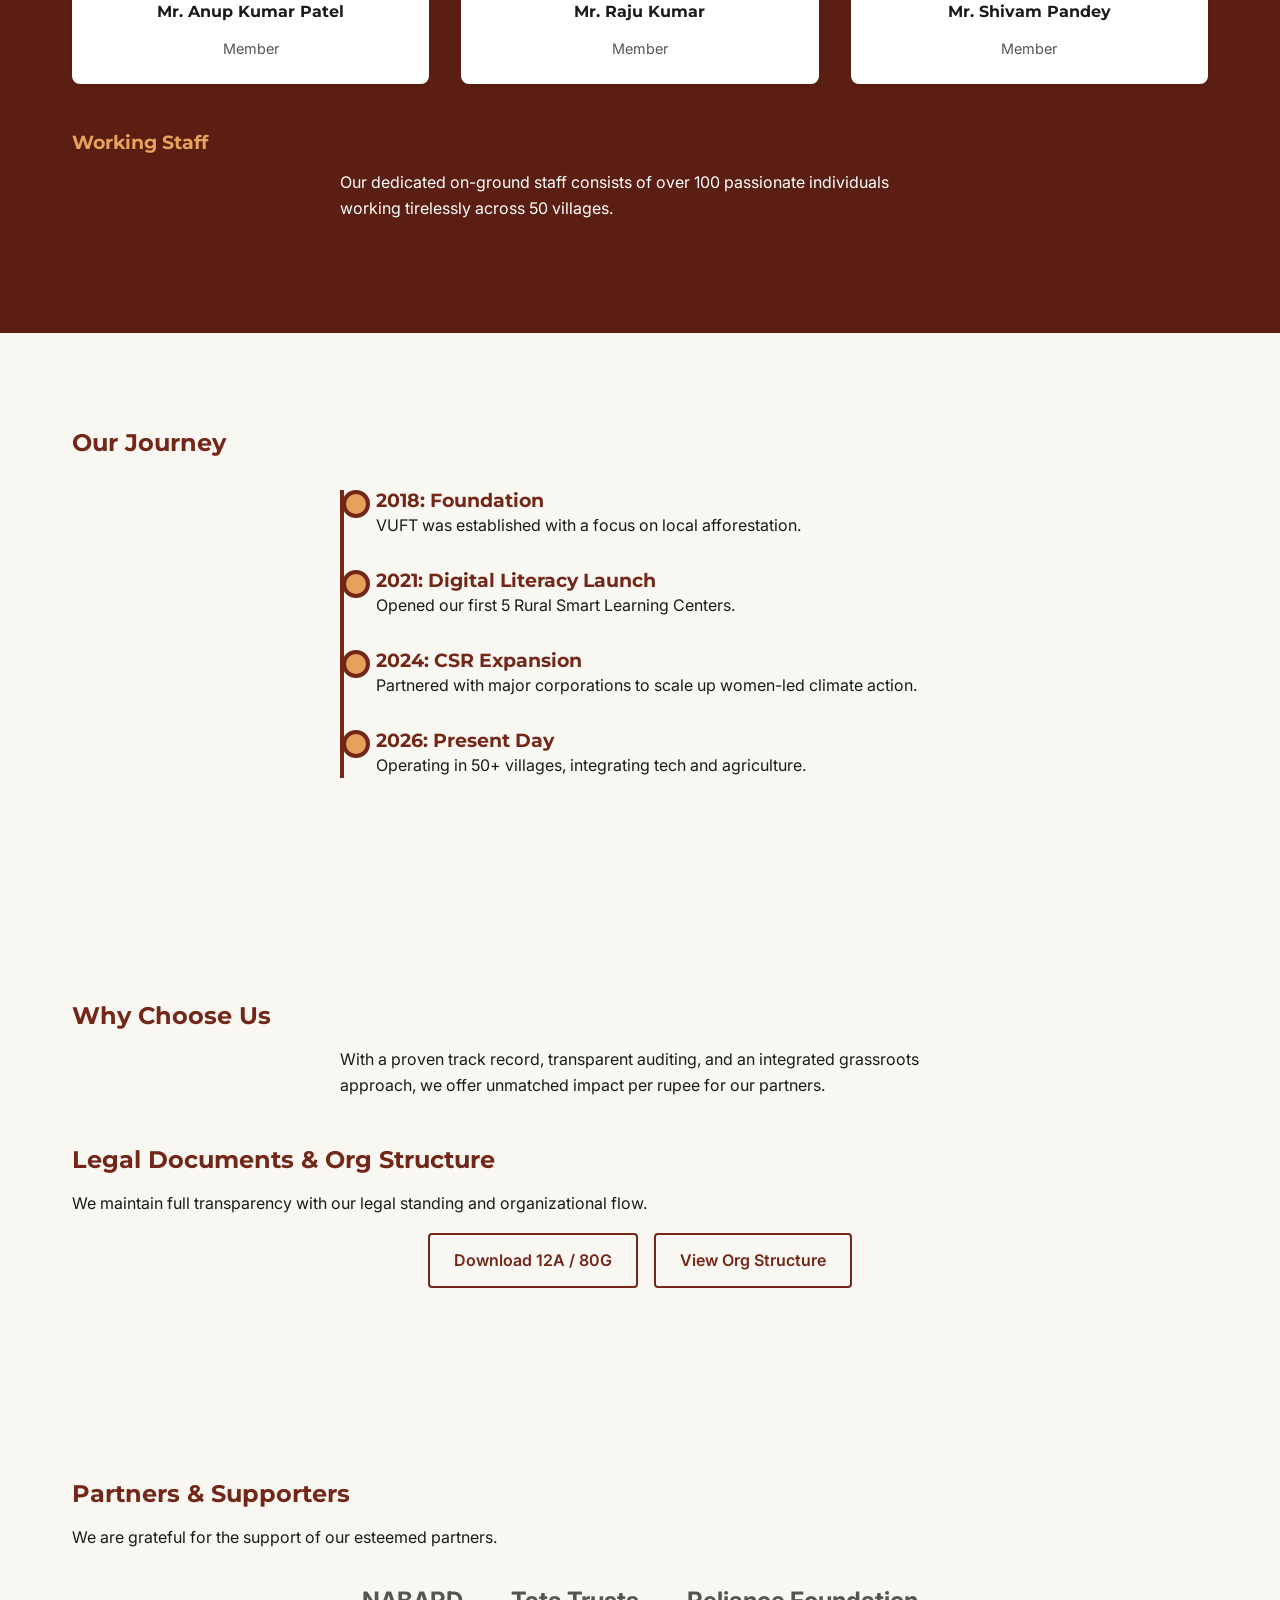
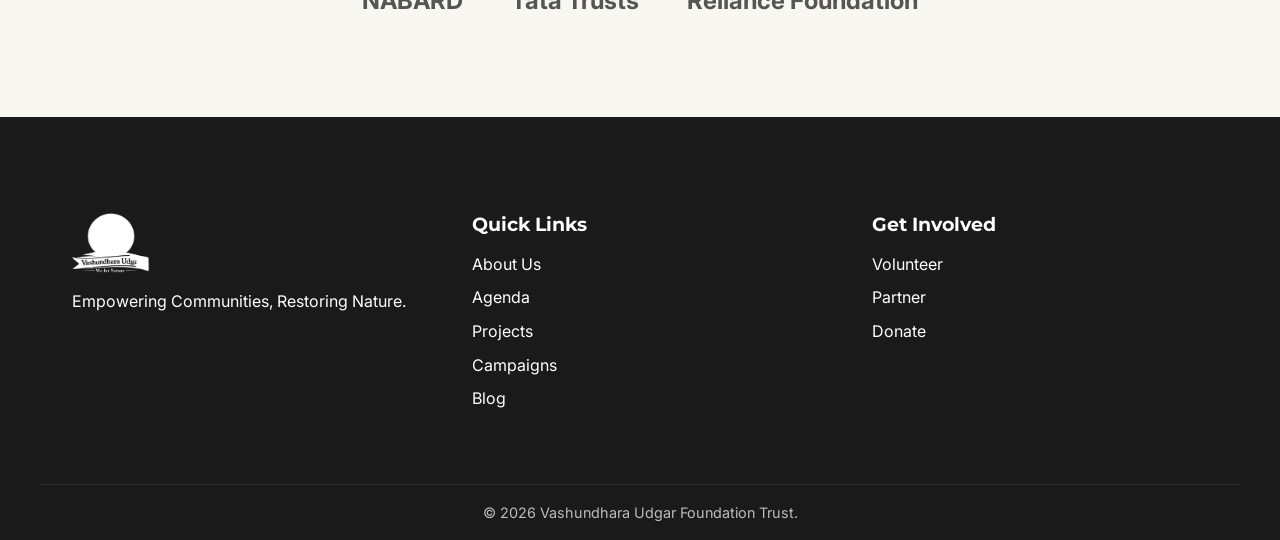
==== commit 3e9d4b45: "update" ====
--- a/about.html
+++ b/about.html
@@ -76,6 +76,8 @@
                     <li class="nav-item"><a href="about.html" class="nav-link active">About Us</a></li>
                     <li class="nav-item"><a href="agenda.html" class="nav-link">Agenda</a></li>
                     <li class="nav-item"><a href="projects.html" class="nav-link">Projects</a></li>
+                    <li class="nav-item"><a href="campaigns.html" class="nav-link">Campaigns</a></li>
+                    <li class="nav-item"><a href="blog.html" class="nav-link">Blog</a></li>
                     <li class="nav-item dropdown">
                         <a href="registration.html" class="nav-link">Registration <span class="dropdown-icon"><svg width="10" height="10" viewBox="0 0 24 24" fill="none" stroke="currentColor" stroke-width="3" stroke-linecap="round" stroke-linejoin="round" style="vertical-align: middle; display: inline-block; margin-left: 2px;"><polyline points="6 9 12 15 18 9"></polyline></svg></span></a>
                         <ul class="dropdown-menu">
@@ -274,6 +276,8 @@
                     <li><a href="about.html">About Us</a></li>
                     <li><a href="agenda.html">Agenda</a></li>
                     <li><a href="projects.html">Projects</a></li>
+                    <li><a href="campaigns.html">Campaigns</a></li>
+                    <li><a href="blog.html">Blog</a></li>
                 </ul>
             </div>
             <div class="footer-col">
